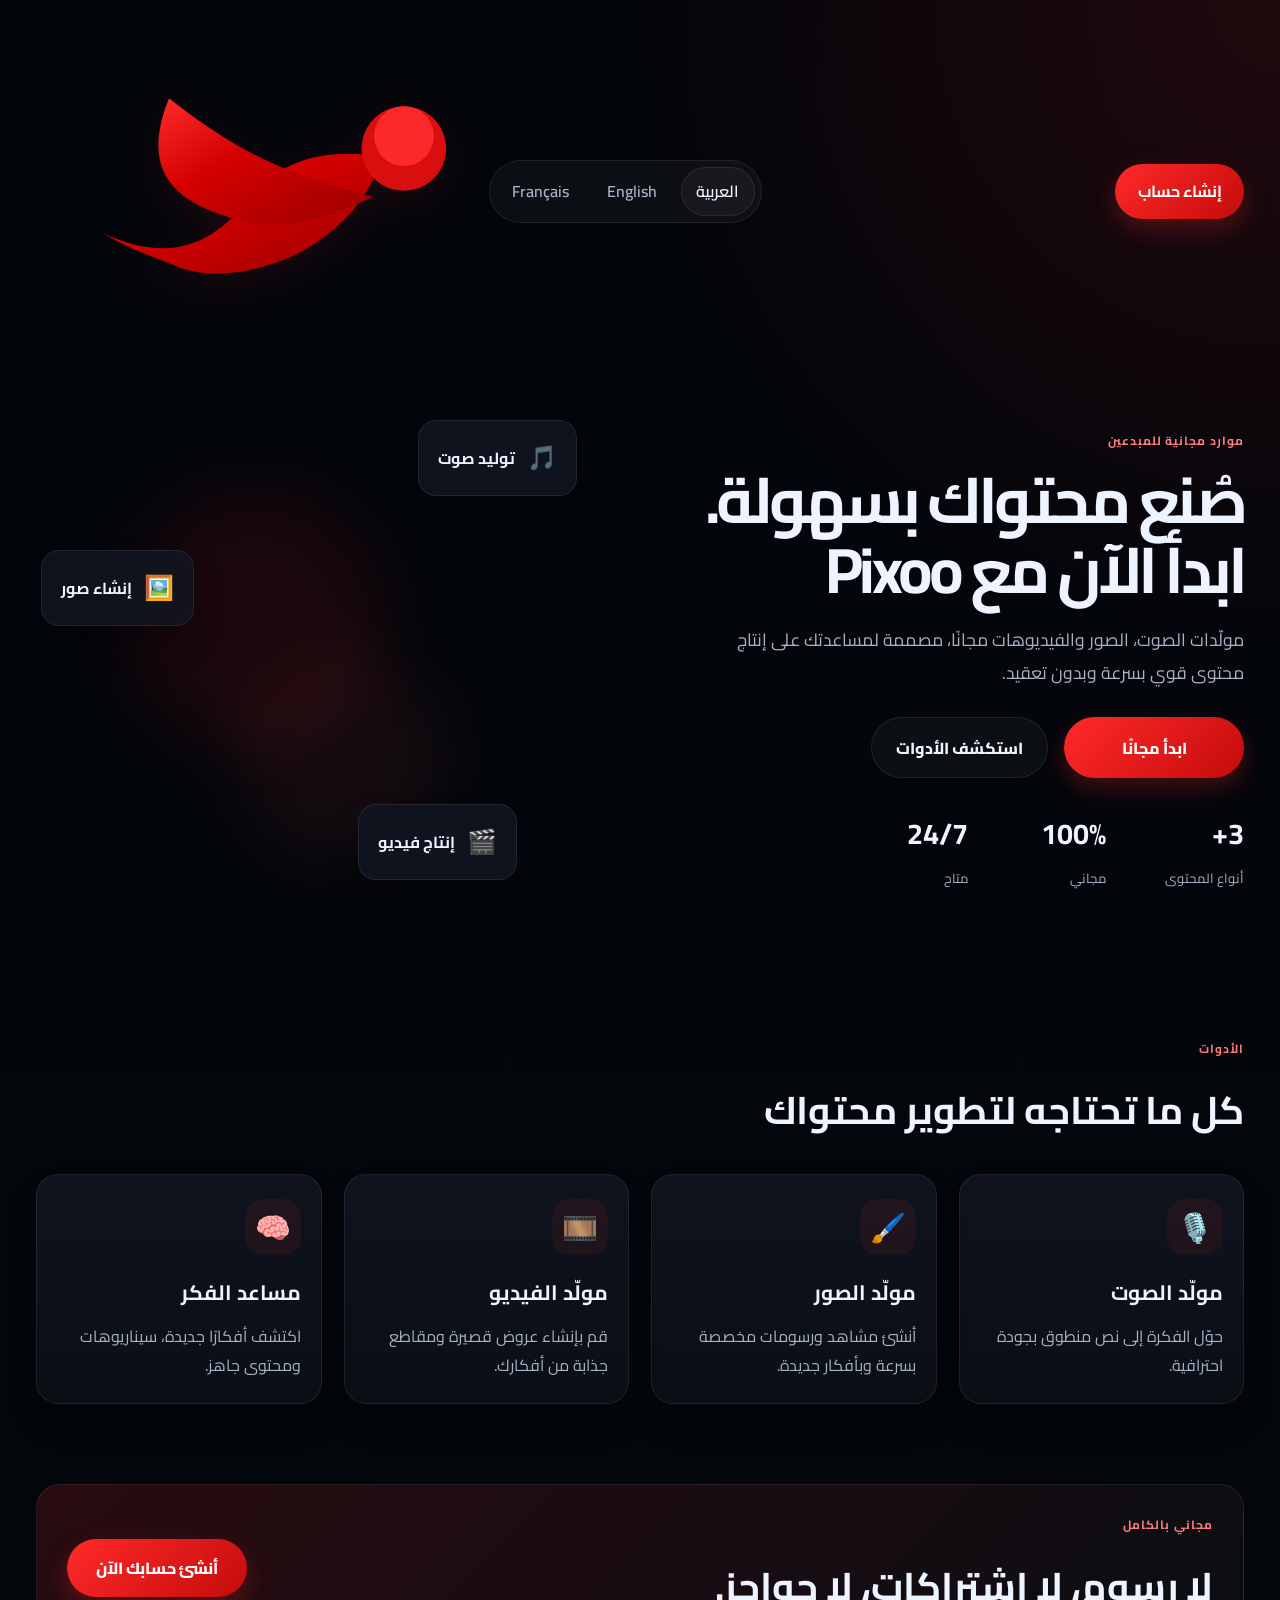
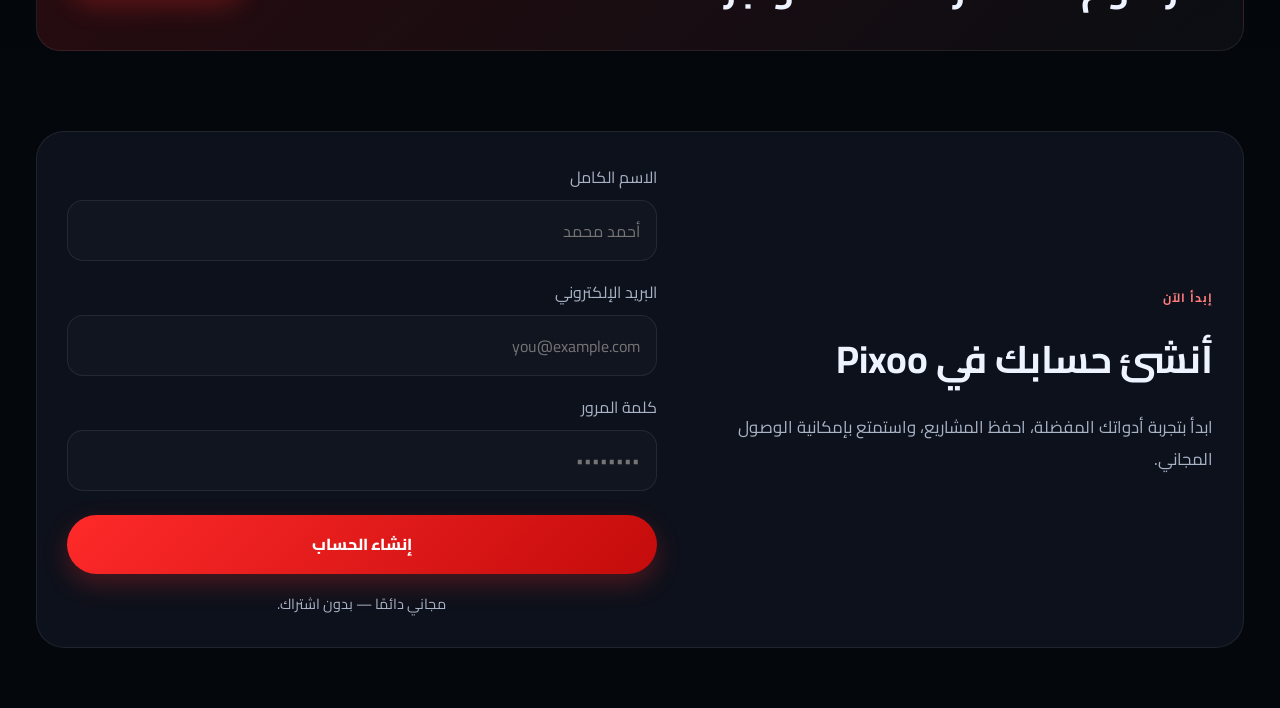
==== index.html @ a6f00561 "Create the Pixoo landing page and account flow in the repository." ====
<!DOCTYPE html>
<html lang="ar" dir="rtl">
  <head>
    <meta charset="UTF-8" />
    <meta name="viewport" content="width=device-width, initial-scale=1.0" />
    <title>Pixoo</title>
    <meta
      name="description"
      content="Pixoo helps creators generate audio, images, and videos for free."
    />
    <link rel="preconnect" href="https://fonts.googleapis.com" />
    <link rel="preconnect" href="https://fonts.gstatic.com" crossorigin />
    <link
      href="https://fonts.googleapis.com/css2?family=Cairo:wght@400;500;600;700;800;900&display=swap"
      rel="stylesheet"
    />
    <link rel="stylesheet" href="styles.css" />
  </head>
  <body>
    <div class="page-shell">
      <header class="topbar">
        <nav class="nav" aria-label="التنقل الرئيسي">
          <div class="nav-left">
            <button class="nav-cta" data-i18n="navCreate">إنشاء حساب</button>
          </div>
          <div class="nav-right">
            <div class="lang-switcher" aria-label="تبديل اللغة">
              <button class="lang-btn active" data-lang="ar">العربية</button>
              <button class="lang-btn" data-lang="en">English</button>
              <button class="lang-btn" data-lang="fr">Français</button>
            </div>
            <div class="brand-mark" aria-label="Pixoo logo">
              <svg viewBox="0 0 700 500" role="img" aria-label="Pixoo logo">
                <defs>
                  <linearGradient id="pixoo-red" x1="0%" x2="100%" y1="0%" y2="100%">
                    <stop offset="0%" stop-color="#ff2c2c"/>
                    <stop offset="40%" stop-color="#d50000"/>
                    <stop offset="100%" stop-color="#990000"/>
                  </linearGradient>
                </defs>
                <path
                  d="M107 317 C220 370, 289 330, 345 260
                     C390 205, 453 178, 561 194
                     C528 268, 495 305, 441 339
                     C390 370, 300 397, 233 373
                     C178 352, 137 336, 107 317 Z"
                  fill="url(#pixoo-red)"
                />
                <path
                  d="M214 100 C335 196, 420 227, 542 259
                     C427 311, 366 314, 288 284
                     C222 258, 168 214, 214 100 Z"
                  fill="url(#pixoo-red)"
                />
                <path
                  d="M592 113 A68 68 0 1 1 591.5 113 Z"
                  fill="#d90e0e"
                />
                <path
                  d="M592 113 A48 48 0 1 1 591.7 113 Z"
                  fill="#ff2d2d"
                  opacity="0.9"
                />
              </svg>
            </div>
          </div>
        </nav>
      </header>

      <main class="hero">
        <section class="hero-copy">
          <p class="eyebrow" data-i18n="eyebrow">موارد مجانية للمبدعين</p>
          <h1 data-i18n="title">صُنع محتواك بسهولة.<br />ابدأ الآن مع Pixoo</h1>
          <p class="subtitle" data-i18n="subtitle">
            مولّدات الصوت، الصور والفيديوهات مجانًا، مصممة لمساعدتك على إنتاج محتوى قوي
            بسرعة وبدون تعقيد.
          </p>

          <div class="cta-row">
            <button class="primary-btn" data-i18n="primaryBtn">ابدأ مجانًا</button>
            <button class="secondary-btn" data-i18n="secondaryBtn">استكشف الأدوات</button>
          </div>

          <ul class="stats" aria-label="إحصاءات Pixoo">
            <li>
              <strong>3+</strong>
              <span data-i18n="stat1">أنواع المحتوى</span>
            </li>
            <li>
              <strong>100%</strong>
              <span data-i18n="stat2">مجاني</span>
            </li>
            <li>
              <strong>24/7</strong>
              <span data-i18n="stat3">متاح</span>
            </li>
          </ul>
        </section>

        <section class="hero-visual" aria-label="عرض توضيحي">
          <div class="orb orb-one"></div>
          <div class="orb orb-two"></div>
          <div class="feature-card feature-card-top">
            <span>🎵</span>
            <strong data-i18n="cardAudio">توليد صوت</strong>
          </div>
          <div class="feature-card feature-card-mid">
            <span>🖼️</span>
            <strong data-i18n="cardImage">إنشاء صور</strong>
          </div>
          <div class="feature-card feature-card-bottom">
            <span>🎬</span>
            <strong data-i18n="cardVideo">إنتاج فيديو</strong>
          </div>
        </section>
      </main>

      <section class="tools" id="tools">
        <div class="section-heading">
          <p class="eyebrow" data-i18n="toolsEyebrow">الأدوات</p>
          <h2 data-i18n="toolsTitle">كل ما تحتاجه لتطوير محتواك</h2>
        </div>

        <div class="tool-grid">
          <article class="tool-card">
            <div class="icon">🎙️</div>
            <h3 data-i18n="toolAudioTitle">مولّد الصوت</h3>
            <p data-i18n="toolAudioText">حوّل الفكرة إلى نص منطوق بجودة احترافية.</p>
          </article>

          <article class="tool-card">
            <div class="icon">🖌️</div>
            <h3 data-i18n="toolImageTitle">مولّد الصور</h3>
            <p data-i18n="toolImageText">أنشئ مشاهد ورسومات مخصصة بسرعة وبأفكار جديدة.</p>
          </article>

          <article class="tool-card">
            <div class="icon">🎞️</div>
            <h3 data-i18n="toolVideoTitle">مولّد الفيديو</h3>
            <p data-i18n="toolVideoText">قم بإنشاء عروض قصيرة ومقاطع جذابة من أفكارك.</p>
          </article>

          <article class="tool-card">
            <div class="icon">🧠</div>
            <h3 data-i18n="toolIdeasTitle">مساعد الفكر</h3>
            <p data-i18n="toolIdeasText">اكتشف أفكارًا جديدة، سيناريوهات ومحتوى جاهز.</p>
          </article>
        </div>
      </section>

      <section class="free-banner">
        <div>
          <p class="eyebrow" data-i18n="freeEyebrow">مجاني بالكامل</p>
          <h2 data-i18n="freeTitle">لا رسوم، لا اشتراكات، لا حواجز.</h2>
        </div>
        <button class="primary-btn" data-i18n="freeButton">أنشئ حسابك الآن</button>
      </section>

      <section class="account" id="account">
        <div class="account-panel">
          <div class="account-copy">
            <p class="eyebrow" data-i18n="accountEyebrow">إبدأ الآن</p>
            <h2 data-i18n="accountTitle">أنشئ حسابك في Pixoo</h2>
            <p data-i18n="accountText">
              ابدأ بتجربة أدواتك المفضلة، احفظ المشاريع، واستمتع بإمكانية الوصول المجاني.
            </p>
          </div>

          <form class="signup-form" id="signupForm" novalidate>
            <label>
              <span data-i18n="labelName">الاسم الكامل</span>
              <input type="text" id="fullName" name="fullName" placeholder="أحمد محمد" required />
            </label>

            <label>
              <span data-i18n="labelEmail">البريد الإلكتروني</span>
              <input type="email" id="email" name="email" placeholder="you@example.com" required />
            </label>

            <label>
              <span data-i18n="labelPassword">كلمة المرور</span>
              <input type="password" id="password" name="password" placeholder="••••••••" required />
            </label>

            <button type="submit" class="primary-btn block" data-i18n="signupBtn">إنشاء الحساب</button>
            <p class="form-note" data-i18n="formNote">مجاني دائمًا — بدون اشتراك.</p>
          </form>
        </div>
      </section>
    </div>

    <div class="toast" id="toast" aria-live="polite"></div>

    <script src="script.js"></script>
  </body>
</html>
---- styles.css ----
* {
  box-sizing: border-box;
}

:root {
  --bg: #04070c;
  --bg-panel: rgba(15, 19, 29, 0.94);
  --panel: #0e1320;
  --panel-alt: #121a2b;
  --border: rgba(255, 255, 255, 0.08);
  --text: #edf3ff;
  --muted: #a8b3c6;
  --primary: #ff2a2a;
  --primary-2: #c40b0b;
  --primary-soft: rgba(255, 42, 42, 0.18);
  --shadow: rgba(255, 40, 40, 0.35);
}

html {
  scroll-behavior: smooth;
}

body {
  margin: 0;
  font-family: "Cairo", sans-serif;
  background:
    radial-gradient(circle at top right, rgba(255, 40, 40, 0.12), transparent 25%),
    linear-gradient(180deg, #02050a 0%, #04070c 100%);
  color: var(--text);
}

button,
input {
  font: inherit;
}

button {
  cursor: pointer;
}

.page-shell {
  max-width: 1400px;
  margin: 0 auto;
  padding: 24px 36px 60px;
}

.topbar {
  padding-top: 12px;
}

.nav {
  display: flex;
  align-items: center;
  justify-content: space-between;
  gap: 20px;
}

.nav-left,
.nav-right {
  display: flex;
  align-items: center;
  gap: 18px;
}

.nav-cta,
.primary-btn,
.secondary-btn,
.lang-btn {
  border-radius: 999px;
  transition: transform 0.2s ease, box-shadow 0.2s ease, border-color 0.2s ease;
}

.nav-cta,
.primary-btn {
  background: linear-gradient(135deg, var(--primary), var(--primary-2));
  border: none;
  color: white;
  box-shadow: 0 10px 25px rgba(255, 42, 42, 0.25);
}

.nav-cta {
  padding: 0.8rem 1.4rem;
  font-weight: 700;
}

.lang-switcher {
  display: inline-flex;
  gap: 8px;
  background: rgba(255, 255, 255, 0.04);
  border: 1px solid var(--border);
  border-radius: 999px;
  padding: 6px;
}

.lang-btn {
  background: transparent;
  border: 1px solid transparent;
  color: var(--muted);
  padding: 0.55rem 0.9rem;
  font-weight: 600;
}

.lang-btn.active {
  background: rgba(255, 255, 255, 0.04);
  color: var(--text);
  border-color: rgba(255, 255, 255, 0.08);
}

.brand-mark {
  width: clamp(260px, 34vw, 630px);
  display: flex;
  justify-content: center;
  align-items: center;
}

.brand-mark svg {
  width: 100%;
  height: auto;
  display: block;
  filter: drop-shadow(0 12px 20px rgba(255, 42, 42, 0.1));
}

.hero {
  display: grid;
  grid-template-columns: 1.1fr 1fr;
  align-items: center;
  gap: 30px;
  min-height: 610px;
  padding-top: 16px;
}

.hero-copy {
  max-width: 620px;
}

.eyebrow {
  margin: 0 0 14px;
  color: #ff7d7d;
  font-weight: 700;
  letter-spacing: 0.08em;
  text-transform: uppercase;
  font-size: 0.75rem;
}

h1 {
  margin: 0;
  font-size: clamp(2.8rem, 5vw, 5rem);
  line-height: 1.08;
  letter-spacing: -0.06em;
}

.subtitle {
  margin-top: 18px;
  margin-bottom: 28px;
  max-width: 560px;
  color: var(--muted);
  font-size: 1.1rem;
  line-height: 1.9;
}

.cta-row {
  display: flex;
  flex-wrap: wrap;
  gap: 16px;
  margin-bottom: 28px;
}

.primary-btn,
.secondary-btn {
  padding: 0.9rem 1.5rem;
  font-weight: 800;
  border: none;
}

.primary-btn {
  min-width: 180px;
}

.secondary-btn {
  background: rgba(255, 255, 255, 0.04);
  color: var(--text);
  border: 1px solid var(--border);
}

.primary-btn:hover,
.secondary-btn:hover,
.nav-cta:hover,
.lang-btn:hover {
  transform: translateY(-1px);
}

.stats {
  list-style: none;
  display: flex;
  flex-wrap: wrap;
  gap: 28px;
  padding: 0;
  margin: 0;
}

.stats li {
  display: flex;
  flex-direction: column;
  gap: 6px;
  min-width: 110px;
}

.stats strong {
  font-size: 1.8rem;
  color: var(--text);
}

.stats span {
  color: var(--muted);
  font-size: 0.82rem;
}

.hero-visual {
  position: relative;
  height: 540px;
  display: flex;
  align-items: center;
  justify-content: center;
}

.orb {
  position: absolute;
  border-radius: 50%;
  filter: blur(30px);
  opacity: 0.55;
}

.orb-one {
  width: 260px;
  height: 260px;
  top: 100px;
  left: 90px;
  background: rgba(255, 40, 40, 0.17);
}

.orb-two {
  width: 210px;
  height: 210px;
  right: 150px;
  bottom: 70px;
  background: rgba(255, 90, 90, 0.12);
}

.feature-card {
  position: absolute;
  display: flex;
  align-items: center;
  gap: 12px;
  padding: 0.9rem 1.2rem;
  background: rgba(18, 23, 35, 0.82);
  border: 1px solid rgba(255, 255, 255, 0.08);
  box-shadow: 0 18px 30px rgba(0, 0, 0, 0.25);
  border-radius: 18px;
  color: var(--text);
  backdrop-filter: blur(10px);
}

.feature-card span {
  font-size: 1.5rem;
}

.feature-card-top {
  top: 30px;
  right: 20px;
}

.feature-card-mid {
  left: 5px;
  top: 160px;
}

.feature-card-bottom {
  right: 80px;
  bottom: 50px;
}

.tools,
.account {
  margin-top: 80px;
}

.section-heading {
  margin-bottom: 28px;
}

.section-heading h2,
.account-copy h2,
.free-banner h2 {
  margin: 0;
  font-size: clamp(2rem, 3vw, 3rem);
}

.tool-grid {
  display: grid;
  grid-template-columns: repeat(4, minmax(220px, 1fr));
  gap: 22px;
}

.tool-card {
  background: linear-gradient(180deg, rgba(15, 20, 31, 0.96), rgba(11, 15, 22, 0.96));
  border: 1px solid rgba(255, 255, 255, 0.08);
  border-radius: 22px;
  padding: 24px 20px;
  box-shadow: 0 20px 30px rgba(0, 0, 0, 0.15);
}

.tool-card .icon {
  display: inline-flex;
  align-items: center;
  justify-content: center;
  width: 56px;
  height: 56px;
  border-radius: 18px;
  background: rgba(255, 42, 42, 0.08);
  font-size: 1.8rem;
}

.tool-card h3 {
  margin: 18px 0 10px;
  font-size: 1.3rem;
}

.tool-card p {
  margin: 0;
  color: var(--muted);
  line-height: 1.8;
}

.free-banner {
  margin-top: 80px;
  display: flex;
  justify-content: space-between;
  align-items: center;
  gap: 20px;
  background: linear-gradient(135deg, rgba(255, 42, 42, 0.15), rgba(255, 255, 255, 0.03));
  border: 1px solid rgba(255, 255, 255, 0.08);
  border-radius: 24px;
  padding: 28px 30px;
}

.account-panel {
  display: grid;
  grid-template-columns: 1fr 1.1fr;
  gap: 20px;
  background: rgba(15, 19, 29, 0.9);
  border: 1px solid var(--border);
  border-radius: 28px;
  padding: 30px;
}

.account-copy {
  display: flex;
  flex-direction: column;
  justify-content: center;
}

.account-copy p:last-child {
  color: var(--muted);
  line-height: 1.9;
  font-size: 1.05rem;
}

.signup-form {
  display: flex;
  flex-direction: column;
  gap: 16px;
}

.signup-form label {
  display: flex;
  flex-direction: column;
  gap: 8px;
  color: var(--muted);
}

.signup-form input {
  background: rgba(255, 255, 255, 0.02);
  border: 1px solid rgba(255, 255, 255, 0.08);
  border-radius: 16px;
  padding: 0.9rem 1rem;
  color: var(--text);
  outline: none;
}

.signup-form input:focus {
  border-color: rgba(255, 92, 92, 0.7);
  box-shadow: 0 0 0 4px rgba(255, 42, 42, 0.12);
}

.block {
  width: 100%;
  margin-top: 8px;
}

.form-note {
  margin: 0;
  text-align: center;
  color: var(--muted);
  font-size: 0.9rem;
}

.toast {
  position: fixed;
  left: 50%;
  bottom: 28px;
  transform: translateX(-50%) translateY(20px);
  opacity: 0;
  background: rgba(18, 22, 29, 0.96);
  color: var(--text);
  border: 1px solid rgba(255, 255, 255, 0.08);
  border-radius: 999px;
  padding: 0.9rem 1.2rem;
  box-shadow: 0 18px 30px rgba(0, 0, 0, 0.25);
  transition: opacity 0.25s ease, transform 0.25s ease;
  pointer-events: none;
}

.toast.show {
  opacity: 1;
  transform: translateX(-50%) translateY(0);
}

@media (max-width: 980px) {
  .hero {
    grid-template-columns: 1fr;
  }

  .tool-grid {
    grid-template-columns: repeat(2, minmax(220px, 1fr));
  }

  .account-panel {
    grid-template-columns: 1fr;
  }

  .nav {
    flex-direction: column;
    align-items: stretch;
  }

  .nav-left,
  .nav-right {
    justify-content: space-between;
  }
}

@media (max-width: 620px) {
  .page-shell {
    padding-left: 18px;
    padding-right: 18px;
  }

  .nav-left,
  .nav-right,
  .cta-row,
  .free-banner {
    flex-direction: column;
    align-items: stretch;
  }

  .tool-grid {
    grid-template-columns: 1fr;
  }

  .brand-mark {
    width: 100%;
  }

  .hero-visual {
    height: 400px;
  }

  .feature-card {
    transform: scale(0.9);
  }
}
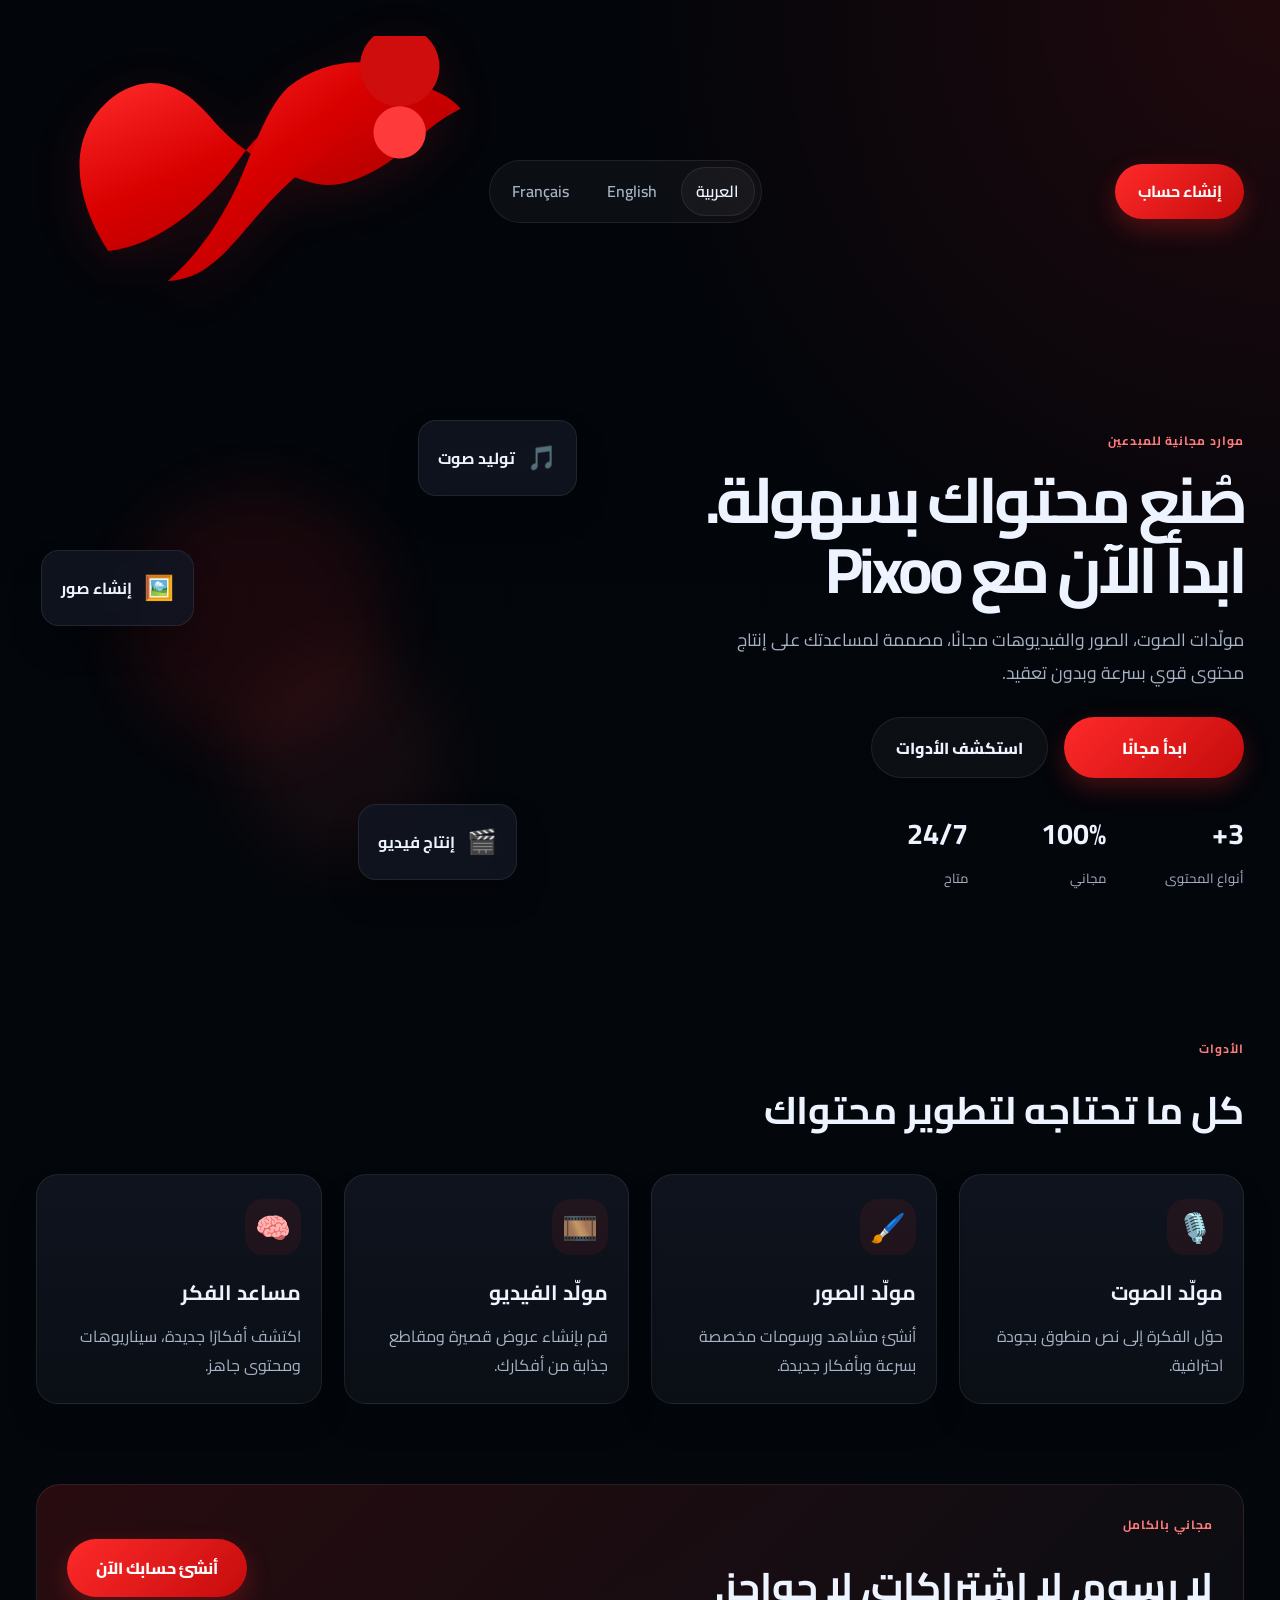
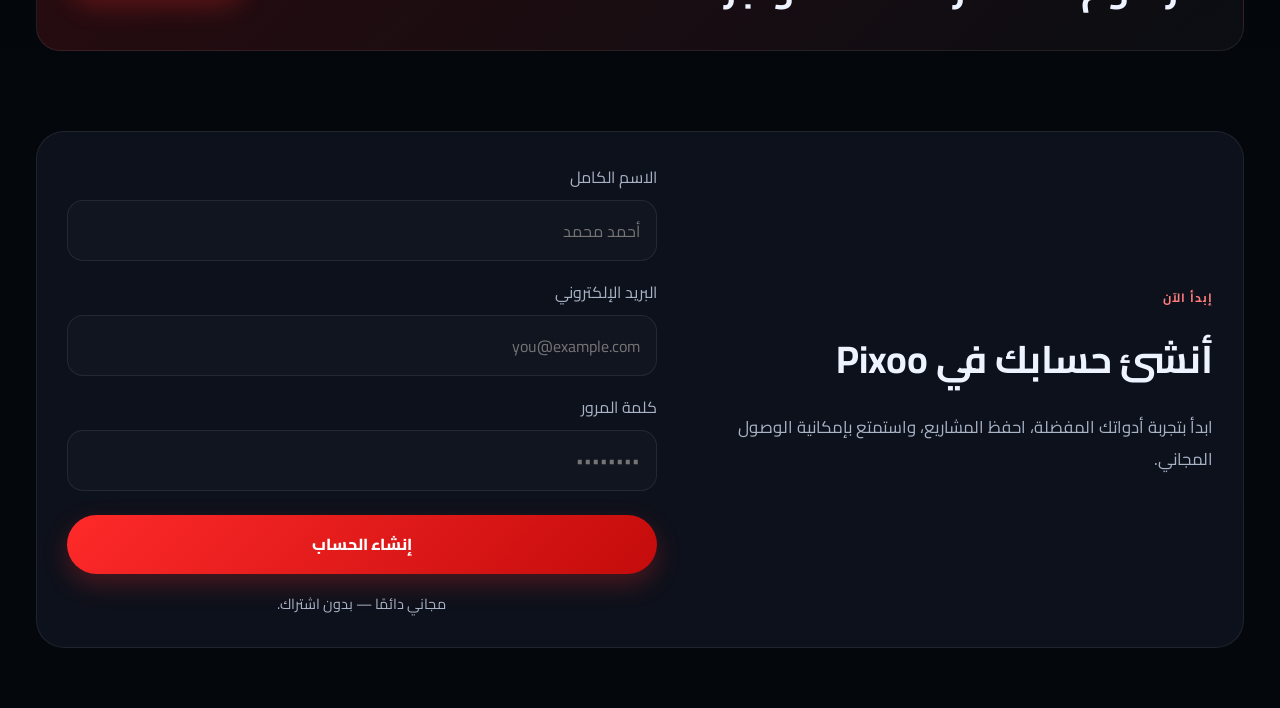
==== commit 5d7c2121: "Replace the website logo with the provided Pixoo red emblem." ====
--- a/index.html
+++ b/index.html
@@ -33,33 +33,48 @@
               <svg viewBox="0 0 700 500" role="img" aria-label="Pixoo logo">
                 <defs>
                   <linearGradient id="pixoo-red" x1="0%" x2="100%" y1="0%" y2="100%">
-                    <stop offset="0%" stop-color="#ff2c2c"/>
-                    <stop offset="40%" stop-color="#d50000"/>
-                    <stop offset="100%" stop-color="#990000"/>
+                    <stop offset="0%" stop-color="#ff2b2b"/>
+                    <stop offset="40%" stop-color="#d90000"/>
+                    <stop offset="100%" stop-color="#940000"/>
                   </linearGradient>
                 </defs>
+
                 <path
-                  d="M107 317 C220 370, 289 330, 345 260
-                     C390 205, 453 178, 561 194
-                     C528 268, 495 305, 441 339
-                     C390 370, 300 397, 233 373
-                     C178 352, 137 336, 107 317 Z"
+                  d="M 116 346
+                     C 195 338, 273 274, 329 196
+                     C 395 103, 503 62, 612 80
+                     C 640 85, 666 97, 683 117
+                     C 630 143, 595 187, 553 212
+                     C 500 242, 470 246, 430 232
+                     C 382 217, 324 183, 280 130
+                     C 236 78, 186 58, 131 93
+                     C 89 122, 71 163, 70 205
+                     C 69 249, 85 298, 116 346 Z"
                   fill="url(#pixoo-red)"
                 />
+
                 <path
-                  d="M214 100 C335 196, 420 227, 542 259
-                     C427 311, 366 314, 288 284
-                     C222 258, 168 214, 214 100 Z"
+                  d="M 212 394
+                     C 265 349, 304 286, 330 227
+                     C 354 170, 375 110, 406 82
+                     C 492 13, 618 39, 666 120
+                     C 632 133, 590 137, 548 149
+                     C 514 159, 479 176, 444 205
+                     C 408 233, 387 253, 345 302
+                     C 304 350, 270 392, 212 394 Z"
                   fill="url(#pixoo-red)"
                 />
+
                 <path
-                  d="M592 113 A68 68 0 1 1 591.5 113 Z"
-                  fill="#d90e0e"
+                  d="M 585 113
+                     A 64 64 0 1 1 585.1 113 Z"
+                  fill="#cf0d0d"
                 />
+
                 <path
-                  d="M592 113 A48 48 0 1 1 591.7 113 Z"
-                  fill="#ff2d2d"
-                  opacity="0.9"
+                  d="M 585 113
+                     A 42 42 0 1 1 584.9 113 Z"
+                  fill="#ff3a3a"
                 />
               </svg>
             </div>
@@ -329,3 +344,26 @@
 
 
 
+
+
+
+
+
+
+
+
+
+
+
+
+
+
+
+
+
+
+
+
+
+
+
--- a/styles.css
+++ b/styles.css
@@ -107,7 +107,7 @@
 }
 
 .brand-mark {
-  width: clamp(260px, 34vw, 630px);
+  width: clamp(320px, 34vw, 620px);
   display: flex;
   justify-content: center;
   align-items: center;
@@ -117,7 +117,7 @@
   width: 100%;
   height: auto;
   display: block;
-  filter: drop-shadow(0 12px 20px rgba(255, 42, 42, 0.1));
+  filter: drop-shadow(0 12px 24px rgba(255, 42, 42, 0.12));
 }
 
 .hero {
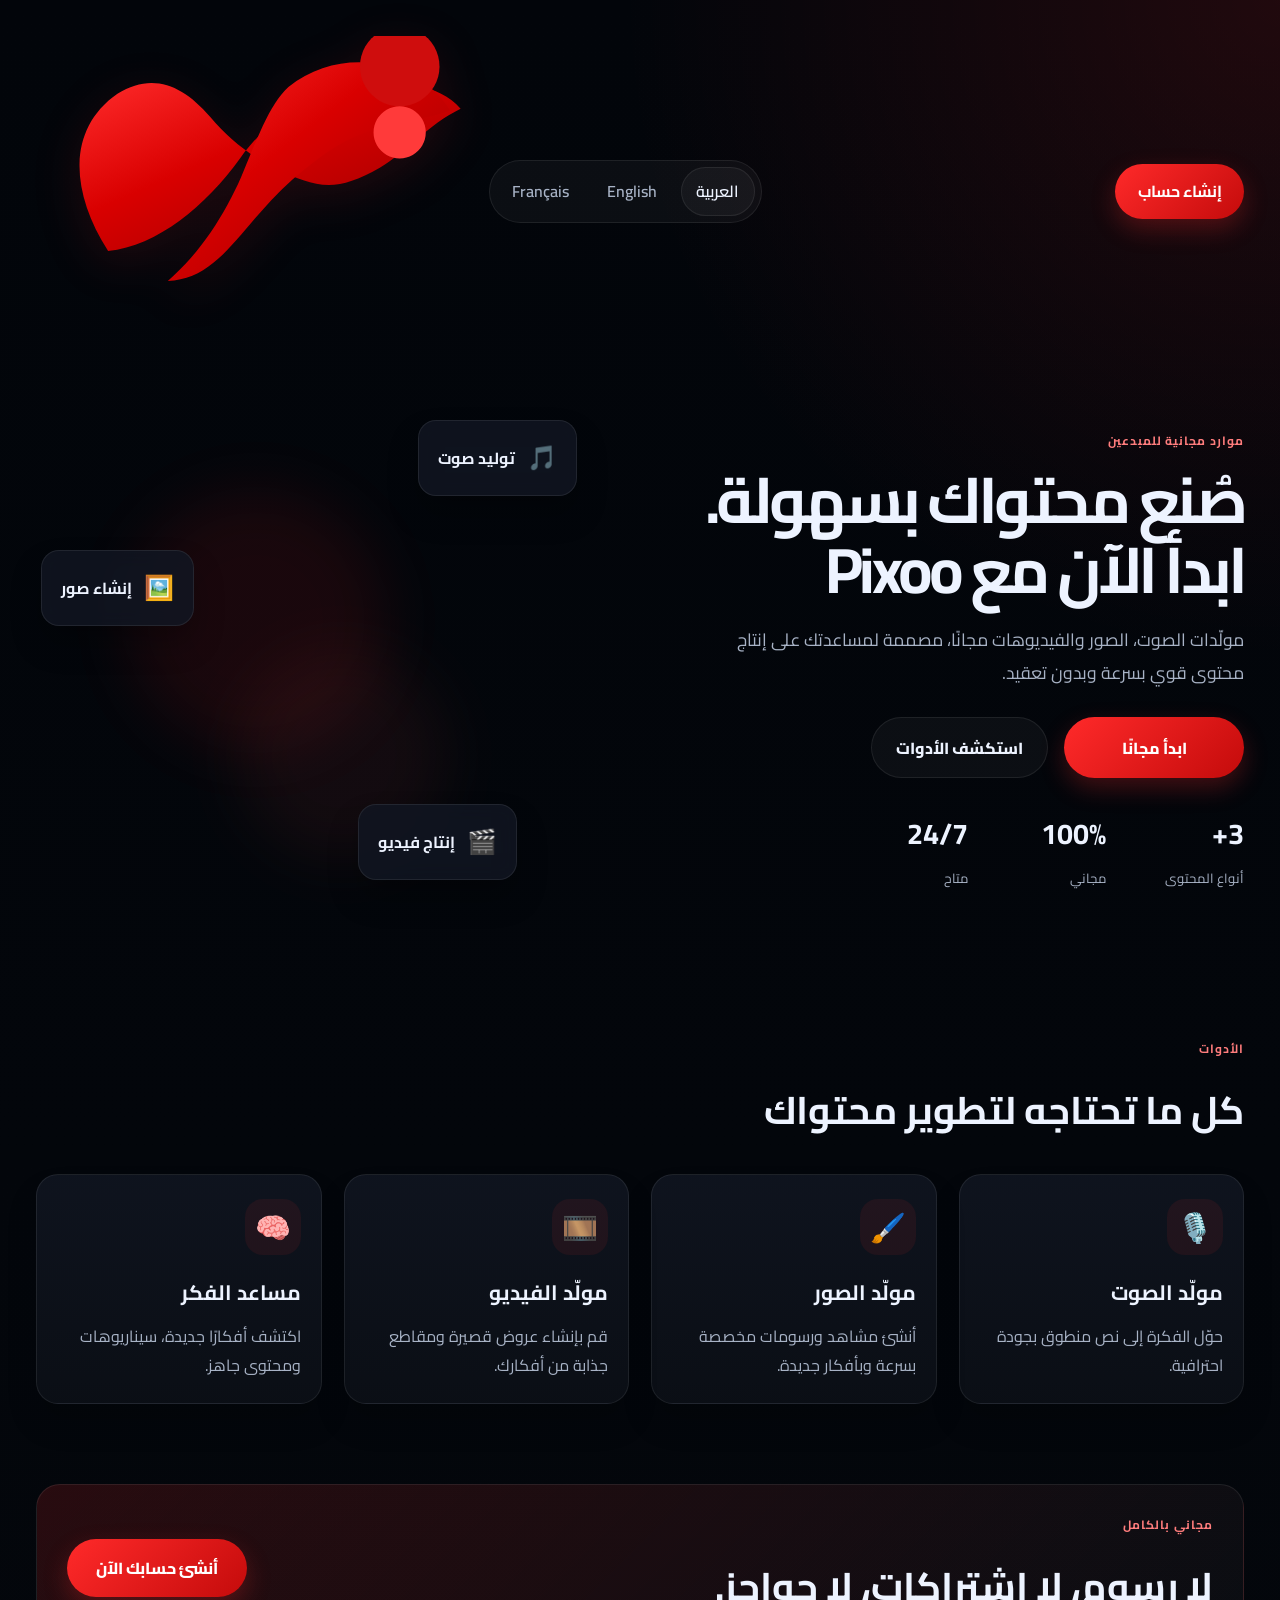
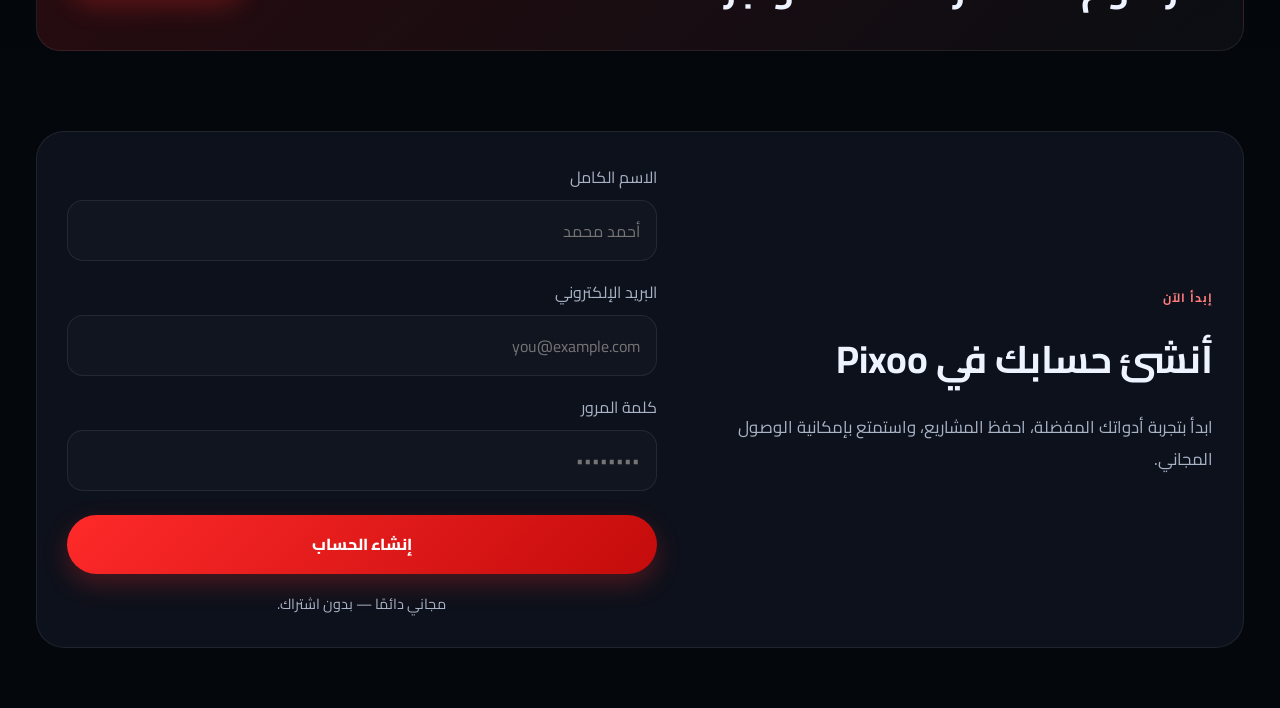
==== commit 9657fafb: "Fix the non-working buttons, add section scrolling, and localize validation messages." ====
--- a/index.html
+++ b/index.html
@@ -21,13 +21,13 @@
       <header class="topbar">
         <nav class="nav" aria-label="التنقل الرئيسي">
           <div class="nav-left">
-            <button class="nav-cta" data-i18n="navCreate">إنشاء حساب</button>
+            <button type="button" class="nav-cta" data-scroll-target="#account">إنشاء حساب</button>
           </div>
           <div class="nav-right">
             <div class="lang-switcher" aria-label="تبديل اللغة">
-              <button class="lang-btn active" data-lang="ar">العربية</button>
-              <button class="lang-btn" data-lang="en">English</button>
-              <button class="lang-btn" data-lang="fr">Français</button>
+              <button type="button" class="lang-btn active" data-lang="ar">العربية</button>
+              <button type="button" class="lang-btn" data-lang="en">English</button>
+              <button type="button" class="lang-btn" data-lang="fr">Français</button>
             </div>
             <div class="brand-mark" aria-label="Pixoo logo">
               <svg viewBox="0 0 700 500" role="img" aria-label="Pixoo logo">
@@ -40,42 +40,17 @@
                 </defs>
 
                 <path
-                  d="M 116 346
-                     C 195 338, 273 274, 329 196
-                     C 395 103, 503 62, 612 80
-                     C 640 85, 666 97, 683 117
-                     C 630 143, 595 187, 553 212
-                     C 500 242, 470 246, 430 232
-                     C 382 217, 324 183, 280 130
-                     C 236 78, 186 58, 131 93
-                     C 89 122, 71 163, 70 205
-                     C 69 249, 85 298, 116 346 Z"
+                  d="M 116 346 C 195 338, 273 274, 329 196 C 395 103, 503 62, 612 80 C 640 85, 666 97, 683 117 C 630 143, 595 187, 553 212 C 500 242, 470 246, 430 232 C 382 217, 324 183, 280 130 C 236 78, 186 58, 131 93 C 89 122, 71 163, 70 205 C 69 249, 85 298, 116 346 Z"
                   fill="url(#pixoo-red)"
                 />
 
                 <path
-                  d="M 212 394
-                     C 265 349, 304 286, 330 227
-                     C 354 170, 375 110, 406 82
-                     C 492 13, 618 39, 666 120
-                     C 632 133, 590 137, 548 149
-                     C 514 159, 479 176, 444 205
-                     C 408 233, 387 253, 345 302
-                     C 304 350, 270 392, 212 394 Z"
+                  d="M 212 394 C 265 349, 304 286, 330 227 C 354 170, 375 110, 406 82 C 492 13, 618 39, 666 120 C 632 133, 590 137, 548 149 C 514 159, 479 176, 444 205 C 408 233, 387 253, 345 302 C 304 350, 270 392, 212 394 Z"
                   fill="url(#pixoo-red)"
                 />
 
-                <path
-                  d="M 585 113
-                     A 64 64 0 1 1 585.1 113 Z"
-                  fill="#cf0d0d"
-                />
-
-                <path
-                  d="M 585 113
-                     A 42 42 0 1 1 584.9 113 Z"
-                  fill="#ff3a3a"
-                />
+                <path d="M 585 113 A 64 64 0 1 1 585.1 113 Z" fill="#cf0d0d" />
+                <path d="M 585 113 A 42 42 0 1 1 584.9 113 Z" fill="#ff3a3a" />
               </svg>
             </div>
           </div>
@@ -92,8 +67,8 @@
           </p>
 
           <div class="cta-row">
-            <button class="primary-btn" data-i18n="primaryBtn">ابدأ مجانًا</button>
-            <button class="secondary-btn" data-i18n="secondaryBtn">استكشف الأدوات</button>
+            <button type="button" class="primary-btn" data-scroll-target="#account" data-i18n="primaryBtn">ابدأ مجانًا</button>
+            <button type="button" class="secondary-btn" data-scroll-target="#tools" data-i18n="secondaryBtn">استكشف الأدوات</button>
           </div>
 
           <ul class="stats" aria-label="إحصاءات Pixoo">
@@ -168,7 +143,7 @@
           <p class="eyebrow" data-i18n="freeEyebrow">مجاني بالكامل</p>
           <h2 data-i18n="freeTitle">لا رسوم، لا اشتراكات، لا حواجز.</h2>
         </div>
-        <button class="primary-btn" data-i18n="freeButton">أنشئ حسابك الآن</button>
+        <button type="button" class="primary-btn" data-scroll-target="#account" data-i18n="freeButton">أنشئ حسابك الآن</button>
       </section>
 
       <section class="account" id="account">
@@ -176,9 +151,7 @@
           <div class="account-copy">
             <p class="eyebrow" data-i18n="accountEyebrow">إبدأ الآن</p>
             <h2 data-i18n="accountTitle">أنشئ حسابك في Pixoo</h2>
-            <p data-i18n="accountText">
-              ابدأ بتجربة أدواتك المفضلة، احفظ المشاريع، واستمتع بإمكانية الوصول المجاني.
-            </p>
+            <p data-i18n="accountText">ابدأ بتجربة أدواتك المفضلة، احفظ المشاريع، واستمتع بإمكانية الوصول المجاني.</p>
           </div>
 
           <form class="signup-form" id="signupForm" novalidate>
@@ -335,35 +308,3 @@
 
 
 
-
-
-
-
-
-
-
-
-
-
-
-
-
-
-
-
-
-
-
-
-
-
-
-
-
-
-
-
-
-
-
-
